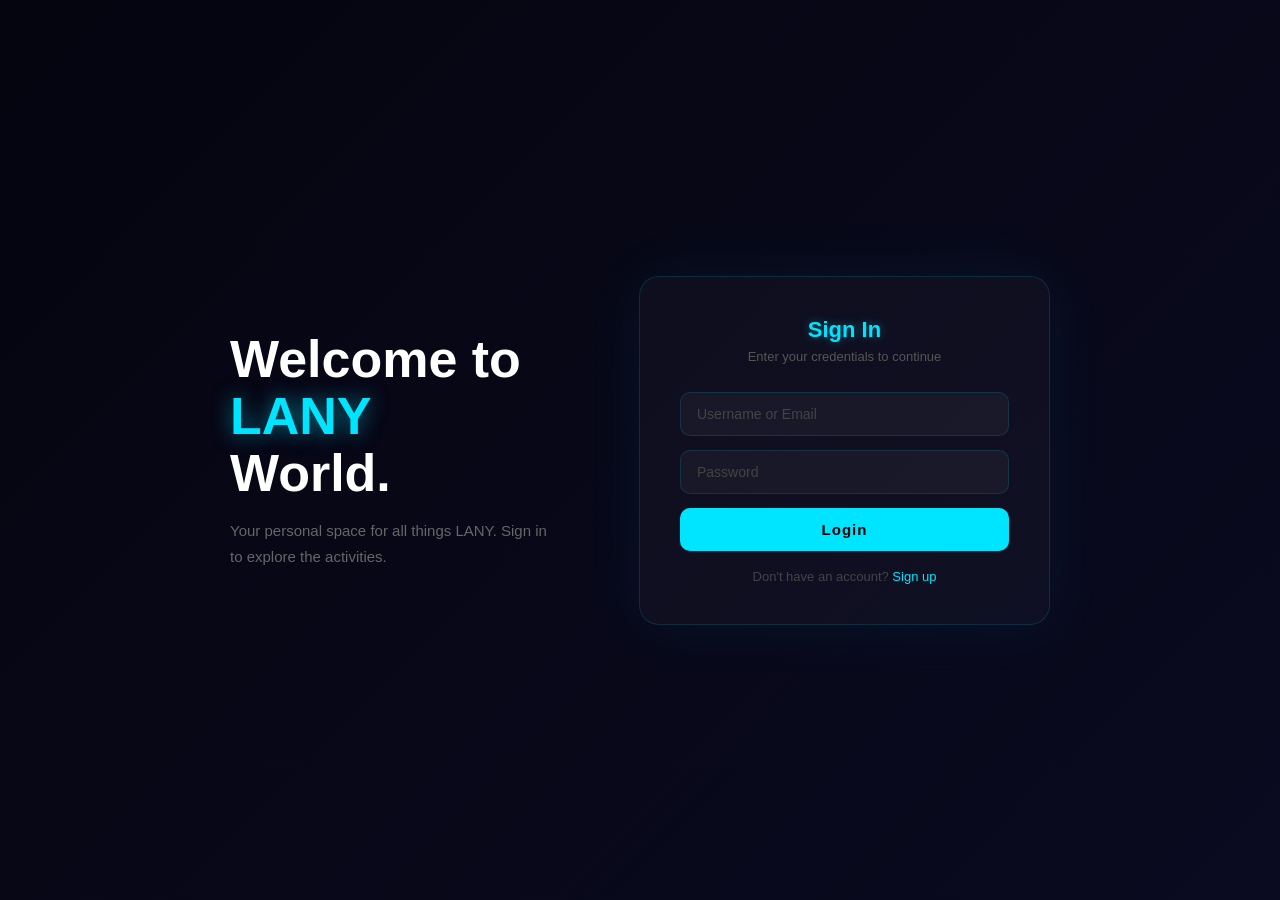
==== ACTIVITY VSCODE/Activity 7.html @ 47f9de80 "Add files via upload" ====
<!DOCTYPE html>
<html>
<head>
    <title>Activity 7 - Pagination</title>
    <link rel="icon" href="lany.png" type="image/png">
    <style>
        * { box-sizing: border-box; margin: 0; padding: 0; }
        body { font-family: 'Arial', sans-serif; color: white; background: #0a0a0a; }

        /* ── NAV ── */
        nav {
            position: sticky; top: 0; z-index: 999;
            background: rgba(0,0,0,0.9); backdrop-filter: blur(10px);
            display: flex; align-items: center; gap: 8px;
            padding: 14px 24px; border-bottom: 1px solid #00e5ff22;
        }
        .nav-logo { color: #00e5ff; font-weight: 900; font-size: 15px; letter-spacing: 2px; margin-right: auto; text-shadow: 0 0 10px #00e5ff88; }
        nav a {
            color: #00e5ff; text-decoration: none; font-size: 12px;
            font-weight: bold; padding: 6px 16px;
            border: 1px solid #00e5ff44; border-radius: 20px;
            transition: background 0.3s, color 0.3s, box-shadow 0.3s;
        }
        nav a:hover { background: #00e5ff; color: #000; box-shadow: 0 0 10px #00e5ff66; }

        /* ── PAGES ── */
        .page { display: none; min-height: calc(100vh - 54px); padding-bottom: 70px; }

        /* ── PAGE HEADER (consistent across pages) ── */
        .page-header {
            padding: 50px 60px 30px;
            border-bottom: 1px solid #00e5ff11;
        }
        .page-tag {
            font-size: 11px; letter-spacing: 4px; color: #00e5ff88;
            text-transform: uppercase; margin-bottom: 10px;
        }
        .page-heading {
            font-size: 36px; font-weight: 900;
            text-shadow: 0 0 30px #00e5ff22;
        }
        .page-heading span { color: #00e5ff; }
        .page-desc { color: #666; font-size: 14px; margin-top: 8px; }

        /* ── LOGIN GATE ── */
        #login-screen {
            position: fixed; inset: 0; z-index: 9999;
            background: linear-gradient(135deg, #050510, #0a0a20);
            display: flex; align-items: center; justify-content: center;
        }
        #main-content { display: none; }
        .login-wrap { display: flex; align-items: center; gap: 80px; max-width: 900px; width: 100%; padding: 40px; }
        .login-brand { flex: 1; }
        .login-brand h1 { font-size: 52px; font-weight: 900; line-height: 1.1; margin-bottom: 16px; }
        .login-brand h1 span { color: #00e5ff; text-shadow: 0 0 20px #00e5ff88; }
        .login-brand p { color: #666; font-size: 15px; line-height: 1.7; }
        .login-box {
            flex: 1; background: rgba(255,255,255,0.03);
            border: 1px solid #00e5ff22; border-radius: 20px;
            padding: 40px; text-align: center;
            box-shadow: 0 0 60px #00e5ff11;
        }
        .login-box h2 { font-size: 22px; margin-bottom: 6px; color: #00e5ff; text-shadow: 0 0 10px #00e5ff66; }
        .login-box p { color: #555; font-size: 13px; margin-bottom: 28px; }
        .login-box input {
            width: 100%; padding: 13px 16px; margin-bottom: 14px;
            border-radius: 10px; border: 1px solid #00e5ff22;
            background: rgba(255,255,255,0.04); color: white;
            font-size: 14px; outline: none; transition: border 0.3s, box-shadow 0.3s;
        }
        .login-box input:focus { border-color: #00e5ff; box-shadow: 0 0 10px #00e5ff22; }
        .login-box input::placeholder { color: #444; }
        .login-box .login-btn {
            width: 100%; padding: 13px; background: #00e5ff; color: #000;
            font-weight: 900; font-size: 15px; border: none;
            border-radius: 10px; cursor: pointer; letter-spacing: 1px;
            transition: background 0.3s, box-shadow 0.3s;
        }
        .login-box .login-btn:hover { background: #00c8e0; box-shadow: 0 0 20px #00e5ff66; }
        .login-box .link { margin-top: 18px; font-size: 13px; color: #444; }
        .login-box .link a { color: #00e5ff; text-decoration: none; }
        .error-msg { color: #ff4d4d; font-size: 13px; margin-bottom: 12px; display: none; }

        /* ── PAGE 1 — HERO ── */
        #page1 {
            background: linear-gradient(180deg, #050510 0%, #001515 100%);
            display: none; align-items: center; justify-content: center;
            text-align: center; position: relative; overflow: hidden;
        }
        #page1::before {
            content: ''; position: absolute; width: 700px; height: 700px;
            background: radial-gradient(circle, #00e5ff18 0%, transparent 70%);
            top: 50%; left: 50%; transform: translate(-50%, -50%);
            pointer-events: none;
        }
        #page1::after {
            content: ''; position: absolute; inset: 0;
            background: radial-gradient(ellipse at top, #00e5ff08 0%, transparent 60%);
            pointer-events: none;
        }
        .hero { position: relative; z-index: 1; max-width: 750px; padding: 60px 20px; }
        .hero-tag {
            display: inline-block; font-size: 11px; letter-spacing: 5px;
            color: #00e5ff; text-transform: uppercase; margin-bottom: 24px;
            border: 1px solid #00e5ff33; border-radius: 20px; padding: 6px 18px;
        }
        .hero-title { font-size: clamp(42px, 7vw, 80px); font-weight: 900; line-height: 1.05; margin-bottom: 24px; }
        .hero-title span { color: #00e5ff; text-shadow: 0 0 40px #00e5ff66; }
        .hero-sub { font-size: 17px; color: #555; line-height: 1.8; margin-bottom: 40px; max-width: 500px; margin-left: auto; margin-right: auto; }
        .hero-btns { display: flex; gap: 16px; justify-content: center; flex-wrap: wrap; }
        .btn-primary {
            padding: 15px 36px; background: #00e5ff; color: #000;
            font-weight: 900; font-size: 15px; border: none; border-radius: 10px;
            cursor: pointer; transition: background 0.3s, box-shadow 0.3s, transform 0.2s;
        }
        .btn-primary:hover { background: #00c8e0; box-shadow: 0 0 24px #00e5ff88; transform: translateY(-2px); }
        .btn-outline {
            padding: 15px 36px; background: transparent; color: #00e5ff;
            font-weight: 900; font-size: 15px; border: 2px solid #00e5ff44;
            border-radius: 10px; cursor: pointer; transition: all 0.3s;
        }
        .btn-outline:hover { background: #00e5ff11; border-color: #00e5ff; box-shadow: 0 0 16px #00e5ff33; transform: translateY(-2px); }
        .hero-stats { display: flex; gap: 48px; justify-content: center; margin-top: 56px; padding-top: 40px; border-top: 1px solid #00e5ff11; }
        .stat-num { font-size: 28px; font-weight: 900; color: #00e5ff; }
        .stat-label { font-size: 12px; color: #444; letter-spacing: 2px; text-transform: uppercase; margin-top: 4px; }

        /* ── PAGE 2 — ACT 4 IMAGE & AUDIO ── */
        #page2 {
            background: linear-gradient(180deg, #050510 0%, #001515 100%);
            position: relative;
        }
        .p2-inner { max-width: 900px; margin: 0 auto; padding: 0 40px; }
        .playlist-bar { overflow: hidden; white-space: nowrap; padding: 16px 0; margin-bottom: 40px; border-bottom: 1px solid #00e5ff11; }
        .scroll-text {
            display: inline-block; color: #00e5ff; font-size: 18px; font-weight: bold;
            padding-left: 100%; animation: scrolling 20s linear infinite;
            text-shadow: 0 0 8px #00e5ff, 0 0 20px #00e5ff88;
        }
        @keyframes scrolling { 0% { transform: translateX(0%); } 100% { transform: translateX(-100%); } }
        .album-card {
            background: rgba(255,255,255,0.03); border: 1px solid #00e5ff11;
            border-radius: 20px; padding: 50px 40px; text-align: center;
            box-shadow: 0 0 60px #00e5ff08;
        }
        .album-img-wrap {
            width: 180px; height: 180px; border-radius: 16px;
            border: 2px solid #00e5ff33; overflow: hidden;
            margin: 0 auto 28px;
            box-shadow: 0 0 40px #00e5ff44;
        }
        .album-img-wrap img {
            width: 100%; height: 100%; object-fit: cover;
        }
        .soft2-title { font-size: 32px; font-weight: 900; margin-bottom: 6px; transition: color 0.3s; cursor: default; }
        .soft2-title:hover { color: #00e5ff; text-shadow: 0 0 20px #00e5ff66; }
        .album-artist { color: #555; font-size: 14px; letter-spacing: 2px; text-transform: uppercase; margin-bottom: 30px; }
        audio { width: 100%; max-width: 400px; margin-bottom: 28px; filter: invert(1) hue-rotate(180deg); }
        .gif-row { display: flex; align-items: center; justify-content: center; gap: 16px; }
        .gif { width: 36px; height: 36px; border-radius: 50%; }
        .gif-label { color: #555; font-size: 13px; letter-spacing: 2px; text-transform: uppercase; }

        /* ── PAGE 3 — ACT 2 CSS BASIC ── */
        #page3 { background: linear-gradient(180deg, #050510 0%, #0a0a0a 100%); }
        .p3-inner { max-width: 900px; margin: 0 auto; padding: 0 60px; }
        .btn-showcase { display: flex; flex-direction: column; gap: 24px; }
        .btn-row { display: flex; flex-wrap: wrap; gap: 14px; align-items: center; }
        .btn-row-label { font-size: 11px; letter-spacing: 3px; color: #333; text-transform: uppercase; width: 100%; margin-bottom: -8px; }
        .uberbutton { background-color: #000; border: 1px solid #333; color: white; padding: 15px 32px; font-size: 15px; cursor: pointer; border-radius: 6px; }
        .amazonbutton { background-color: rgb(255,216,20); border: none; color: #000; padding: 15px 32px; font-size: 15px; width: 200px; border-radius: 49px; cursor: pointer; font-weight: bold; }
        .githubbutton { background-color: rgb(46,164,79); border: none; color: white; padding: 15px 32px; font-size: 15px; border-radius: 8px; font-weight: bold; cursor: pointer; }
        .bootstrapbutton { background-color: rgb(121,82,179); border: none; color: white; padding: 15px 32px; font-size: 15px; font-weight: bold; border-radius: 8px; cursor: pointer; }
        .bootstrap2button { background-color: transparent; border: 1px solid rgb(108,117,125); color: rgb(108,117,125); padding: 15px 32px; font-size: 15px; font-weight: bold; border-radius: 8px; cursor: pointer; }
        .linkedinbutton { background-color: rgb(10,102,194); border: none; color: white; padding: 15px 32px; font-size: 15px; font-weight: bold; border-radius: 49px; cursor: pointer; }
        .linkedin2button { background-color: transparent; border: 1px solid rgb(10,102,194); color: rgb(10,102,194); padding: 15px 32px; font-size: 15px; font-weight: bold; border-radius: 49px; cursor: pointer; }

        /* ── PAGE 4 — ACT 3 HOVER & SHADOW ── */
        #page4 { background: linear-gradient(180deg, #050510 0%, #0a0a0a 100%); }
        .p4-inner { max-width: 900px; margin: 0 auto; padding: 0 60px; }
        #page4 .uberbutton:hover { background-color: #222; border-color: #00e5ff44; transition: all 0.4s ease; }
        #page4 .amazonbutton:hover { background-color: rgb(207,178,31); box-shadow: 0 4px 20px rgba(255,216,20,0.4); transition: all 0.4s ease; }
        #page4 .githubbutton:hover { box-shadow: 0 6px 20px rgba(46,164,79,0.5); transform: translateY(-2px); transition: all 0.4s ease; }
        #page4 .bootstrapbutton:hover { background-color: rgb(75,44,124); box-shadow: 0 6px 20px rgba(121,82,179,0.5); transform: translateY(-2px); transition: all 0.4s ease; }
        #page4 .bootstrap2button:hover { background-color: rgb(108,117,125); color: white; transition: all 0.4s ease; }
        #page4 .linkedinbutton:hover { background-color: rgb(19,82,146); box-shadow: 0 6px 20px rgba(10,102,194,0.5); transform: translateY(-2px); transition: all 0.4s ease; }
        #page4 .linkedin2button:hover { background-color: rgb(10,102,194); color: white; box-shadow: 0 6px 20px rgba(10,102,194,0.4); transition: all 0.4s ease; }

        /* shared section styles */
        .section-title { font-size: 11px; letter-spacing: 4px; color: #00e5ff66; text-transform: uppercase; margin-bottom: 8px; }
        .section-heading { font-size: 32px; font-weight: 900; margin-bottom: 6px; }
        .section-heading span { color: #00e5ff; }
        .section-sub { color: #444; font-size: 14px; margin-bottom: 40px; }
        .divider { width: 40px; height: 2px; background: #00e5ff; margin: 16px 0 36px; border-radius: 2px; box-shadow: 0 0 10px #00e5ff; }

        /* ── PAGE 5 — OUTRO ── */
        #page5 {
            background: linear-gradient(180deg, #050510 0%, #000 100%);
            display: none; align-items: center; justify-content: center;
            text-align: center; position: relative; overflow: hidden;
        }
        #page5::before {
            content: ''; position: absolute; width: 800px; height: 800px;
            background: radial-gradient(circle, #00e5ff0d 0%, transparent 70%);
            top: 50%; left: 50%; transform: translate(-50%, -50%);
            pointer-events: none;
        }
        .outro { position: relative; z-index: 1; max-width: 700px; padding: 60px 20px; }
        .outro-tag {
            display: inline-block; font-size: 11px; letter-spacing: 5px;
            color: #00e5ff; text-transform: uppercase; margin-bottom: 28px;
            border: 1px solid #00e5ff33; border-radius: 20px; padding: 6px 18px;
        }
        .outro-title { font-size: clamp(38px, 6vw, 72px); font-weight: 900; line-height: 1.1; margin-bottom: 20px; }
        .outro-title span { color: #00e5ff; text-shadow: 0 0 40px #00e5ff66; }
        .outro-sub { font-size: 16px; color: #444; line-height: 1.8; margin-bottom: 48px; max-width: 480px; margin-left: auto; margin-right: auto; }
        .outro-cards { display: flex; gap: 16px; justify-content: center; flex-wrap: wrap; margin-bottom: 52px; }
        .outro-card {
            background: rgba(255,255,255,0.02); border: 1px solid #00e5ff11;
            border-radius: 14px; padding: 20px 28px; min-width: 120px;
            transition: border-color 0.3s, box-shadow 0.3s, transform 0.3s;
        }
        .outro-card:hover { border-color: #00e5ff55; box-shadow: 0 0 24px #00e5ff22; transform: translateY(-4px); }
        .outro-card-num { font-size: 28px; font-weight: 900; color: #00e5ff; text-shadow: 0 0 16px #00e5ff66; }
        .outro-card-label { font-size: 11px; color: #444; letter-spacing: 2px; text-transform: uppercase; margin-top: 6px; }
        .outro-divider { width: 60px; height: 1px; background: linear-gradient(90deg, transparent, #00e5ff, transparent); margin: 0 auto 40px; }
        .outro-sig { font-size: 13px; color: #333; letter-spacing: 3px; text-transform: uppercase; }
        .outro-sig span { color: #00e5ff; }

        /* ── PAGINATION BAR ── */
        .pagination-bar {
            position: fixed; bottom: 0; left: 0; right: 0;
            background: rgba(5,5,16,0.95); backdrop-filter: blur(12px);
            border-top: 1px solid #00e5ff22;
            display: flex; align-items: center; justify-content: center;
            gap: 8px; padding: 12px;
        }
        .page-btn {
            width: 40px; height: 40px; background: transparent;
            border: 1px solid #00e5ff22; color: #00e5ff66;
            font-size: 13px; font-weight: bold; border-radius: 8px;
            cursor: pointer; transition: all 0.3s;
        }
        .page-btn:hover { border-color: #00e5ff; color: #00e5ff; box-shadow: 0 0 10px #00e5ff33; }
        .page-btn.active { background: #00e5ff; color: #000; border-color: #00e5ff; box-shadow: 0 0 16px #00e5ff66; }
        .page-btn.prev-next { width: auto; padding: 0 18px; font-size: 12px; letter-spacing: 1px; }
        .page-info { font-size: 11px; color: #333; letter-spacing: 2px; margin: 0 12px; }
    </style>
</head>
<body>

<!-- ── LOGIN GATE ── -->
<div id="login-screen">
    <div class="login-wrap">
        <div class="login-brand">
            <h1>Welcome to<br><span>LANY</span><br>World.</h1>
            <p>Your personal space for all things LANY. Sign in to explore the activities.</p>
        </div>
        <div class="login-box">
            <h2>Sign In</h2>
            <p>Enter your credentials to continue</p>
            <div class="error-msg" id="error-msg">Please fill in all fields.</div>
            <input type="text" id="username" placeholder="Username or Email">
            <input type="password" id="password" placeholder="Password">
            <button class="login-btn" onclick="doLogin()">Login</button>
            <div class="link">Don't have an account? <a href="#">Sign up</a></div>
        </div>
    </div>
</div>

<!-- ── MAIN CONTENT ── -->
<div id="main-content">

<nav>
    <span class="nav-logo">✦ LANY</span>
    <a href="#" onclick="goTo(1);return false;">Hero</a>
    <a href="#" onclick="goTo(2);return false;">Image & Audio</a>
    <a href="#" onclick="goTo(3);return false;">CSS Basic</a>
    <a href="#" onclick="goTo(4);return false;">Hover & Shadow</a>
    <a href="#" onclick="goTo(5);return false;">Outro</a>
</nav>

<!-- PAGE 1: HERO -->
<div class="page" id="page1">
    <div class="hero">
        <span class="hero-tag">✦ Activity 5 — Hero Page</span>
        <h1 class="hero-title">Discover the<br><span>Sound of LANY</span></h1>
        <p class="hero-sub">Dive into the dreamy, emotional world of LANY. Stream the SOFT 2 album and feel every lyric come alive.</p>
        <div class="hero-btns">
            <button class="btn-primary">▶ Play Now</button>
            <button class="btn-outline">Explore Albums</button>
        </div>
        <div class="hero-stats">
            <div>
                <div class="stat-num">12M+</div>
                <div class="stat-label">Monthly Listeners</div>
            </div>
            <div>
                <div class="stat-num">5</div>
                <div class="stat-label">Studio Albums</div>
            </div>
            <div>
                <div class="stat-num">SOFT 2</div>
                <div class="stat-label">Latest Album</div>
            </div>
        </div>
    </div>
</div>

<!-- PAGE 2: IMAGE & AUDIO -->
<div class="page" id="page2">
    <div class="p2-inner">
        <div class="page-header" style="padding: 50px 0 30px;">
            <p class="page-tag">Activity 4</p>
            <h2 class="page-heading">Image, Favicon <span>&</span> Audio</h2>
            <p class="page-desc">LANY SOFT 2 — now playing</p>
        </div>
        <div class="playlist-bar">
            <div class="scroll-text">🎵 LANY — Prettiest Thing I've Ever Seen &nbsp;&nbsp;•&nbsp;&nbsp; SOFT 2 Album &nbsp;&nbsp;•&nbsp;&nbsp; Now Playing 🎵</div>
        </div>
        <div class="album-card">
            <div class="album-img-wrap"><img src="lany.png" alt="LANY SOFT 2"></div>
            <h2 class="soft2-title">SOFT 2</h2>
            <p class="album-artist">LANY &nbsp;•&nbsp; 2023</p>
            <audio controls>
                <source src="LANY - Prettiest Thing Ive Ever Seen (Official Lyric Video).mp3" type="audio/mpeg">
            </audio>
            <div class="gif-row">
                <img class="gif" src="rocking.gif" alt="rocking gif">
                <span class="gif-label">Now Playing</span>
                <img class="gif" src="rocking.gif" alt="rocking gif">
            </div>
        </div>
    </div>
</div>

<!-- PAGE 3: CSS BASIC -->
<div class="page" id="page3">
    <div class="p3-inner">
        <div class="page-header" style="padding: 50px 0 0;">
            <p class="section-title">Activity 2</p>
            <h2 class="section-heading">CSS <span>Basic</span> Buttons</h2>
            <p class="section-sub">Recreating real-world button styles using pure CSS.</p>
            <div class="divider"></div>
        </div>
        <div class="btn-showcase">
            <div class="btn-row">
                <span class="btn-row-label">Uber</span>
                <button class="uberbutton">Request now</button>
            </div>
            <div class="btn-row">
                <span class="btn-row-label">Amazon</span>
                <button class="amazonbutton">Add to cart</button>
            </div>
            <div class="btn-row">
                <span class="btn-row-label">GitHub</span>
                <button class="githubbutton">Sign up</button>
            </div>
            <div class="btn-row">
                <span class="btn-row-label">Bootstrap</span>
                <button class="bootstrapbutton">Get started</button>
                <button class="bootstrap2button">Download</button>
            </div>
            <div class="btn-row">
                <span class="btn-row-label">LinkedIn</span>
                <button class="linkedinbutton">Apply on company website</button>
                <button class="linkedin2button">Save</button>
            </div>
        </div>
    </div>
</div>

<!-- PAGE 4: HOVER & SHADOW -->
<div class="page" id="page4">
    <div class="p4-inner">
        <div class="page-header" style="padding: 50px 0 0;">
            <p class="section-title">Activity 3</p>
            <h2 class="section-heading">Hover, Shadow <span>&</span> Transition</h2>
            <p class="section-sub">Hover over each button to see the effects in action.</p>
            <div class="divider"></div>
        </div>
        <div class="btn-showcase">
            <div class="btn-row">
                <span class="btn-row-label">Uber</span>
                <button class="uberbutton">Request now</button>
            </div>
            <div class="btn-row">
                <span class="btn-row-label">Amazon</span>
                <button class="amazonbutton">Add to cart</button>
            </div>
            <div class="btn-row">
                <span class="btn-row-label">GitHub — shadow on hover</span>
                <button class="githubbutton">Sign up</button>
            </div>
            <div class="btn-row">
                <span class="btn-row-label">Bootstrap</span>
                <button class="bootstrapbutton">Get started</button>
                <button class="bootstrap2button">Download</button>
            </div>
            <div class="btn-row">
                <span class="btn-row-label">LinkedIn</span>
                <button class="linkedinbutton">Apply on company website</button>
                <button class="linkedin2button">Save</button>
            </div>
        </div>
    </div>
</div>

<!-- PAGE 5: OUTRO -->
<div class="page" id="page5">
    <div class="outro">
        <span class="outro-tag">✦ Activity 7 — Complete</span>
        <h1 class="outro-title">That's a<br><span>Wrap.</span></h1>
        <p class="outro-sub">From basic CSS buttons to a full hero page — here's everything covered across all activities.</p>
        <div class="outro-cards">
            <div class="outro-card"><div class="outro-card-num">Act 2</div><div class="outro-card-label">CSS Basic</div></div>
            <div class="outro-card"><div class="outro-card-num">Act 3</div><div class="outro-card-label">Hover & Shadow</div></div>
            <div class="outro-card"><div class="outro-card-num">Act 4</div><div class="outro-card-label">Image & Audio</div></div>
            <div class="outro-card"><div class="outro-card-num">Act 5</div><div class="outro-card-label">Hero Page</div></div>
            <div class="outro-card"><div class="outro-card-num">Act 6</div><div class="outro-card-label">Login Page</div></div>
            <div class="outro-card"><div class="outro-card-num">Act 7</div><div class="outro-card-label">Pagination</div></div>
        </div>
        <div class="outro-divider"></div>
        <p class="outro-sig">Made by 🎵 &nbsp;•&nbsp; <span>SHIENNEY RHY A. IGOT</span> &nbsp;•&nbsp; Web Design Activities</p>
    </div>
</div>

<!-- PAGINATION BAR -->
<div class="pagination-bar">
    <button class="page-btn prev-next" onclick="changePage(-1)">&#8592; Prev</button>
    <button class="page-btn" id="p1" onclick="goTo(1)">1</button>
    <button class="page-btn" id="p2" onclick="goTo(2)">2</button>
    <button class="page-btn" id="p3" onclick="goTo(3)">3</button>
    <button class="page-btn" id="p4" onclick="goTo(4)">4</button>
    <button class="page-btn" id="p5" onclick="goTo(5)">5</button>
    <span class="page-info" id="page-info">PAGE 1 / 5</span>
    <button class="page-btn prev-next" onclick="changePage(1)">Next &#8594;</button>
</div>

</div>

<script>
    function doLogin() {
        const u = document.getElementById('username').value.trim();
        const p = document.getElementById('password').value.trim();
        if (!u || !p) { document.getElementById('error-msg').style.display = 'block'; return; }
        document.getElementById('login-screen').style.display = 'none';
        document.getElementById('main-content').style.display = 'block';
        goTo(1);
    }

    let current = 0;

    function goTo(n) {
        if (current !== 0) {
            document.getElementById('page' + current).style.display = 'none';
            document.getElementById('p' + current).classList.remove('active');
        }
        current = n;
        document.getElementById('p' + current).classList.add('active');
        document.getElementById('page' + current).style.display = (n === 1 || n === 5) ? 'flex' : 'block';
        document.getElementById('page-info').textContent = 'PAGE ' + n + ' / 5';
        window.scrollTo(0, 0);
    }

    function changePage(dir) {
        let next = current + dir;
        if (next < 1 || next > 5) return;
        goTo(next);
    }
</script>

</body>
</html>
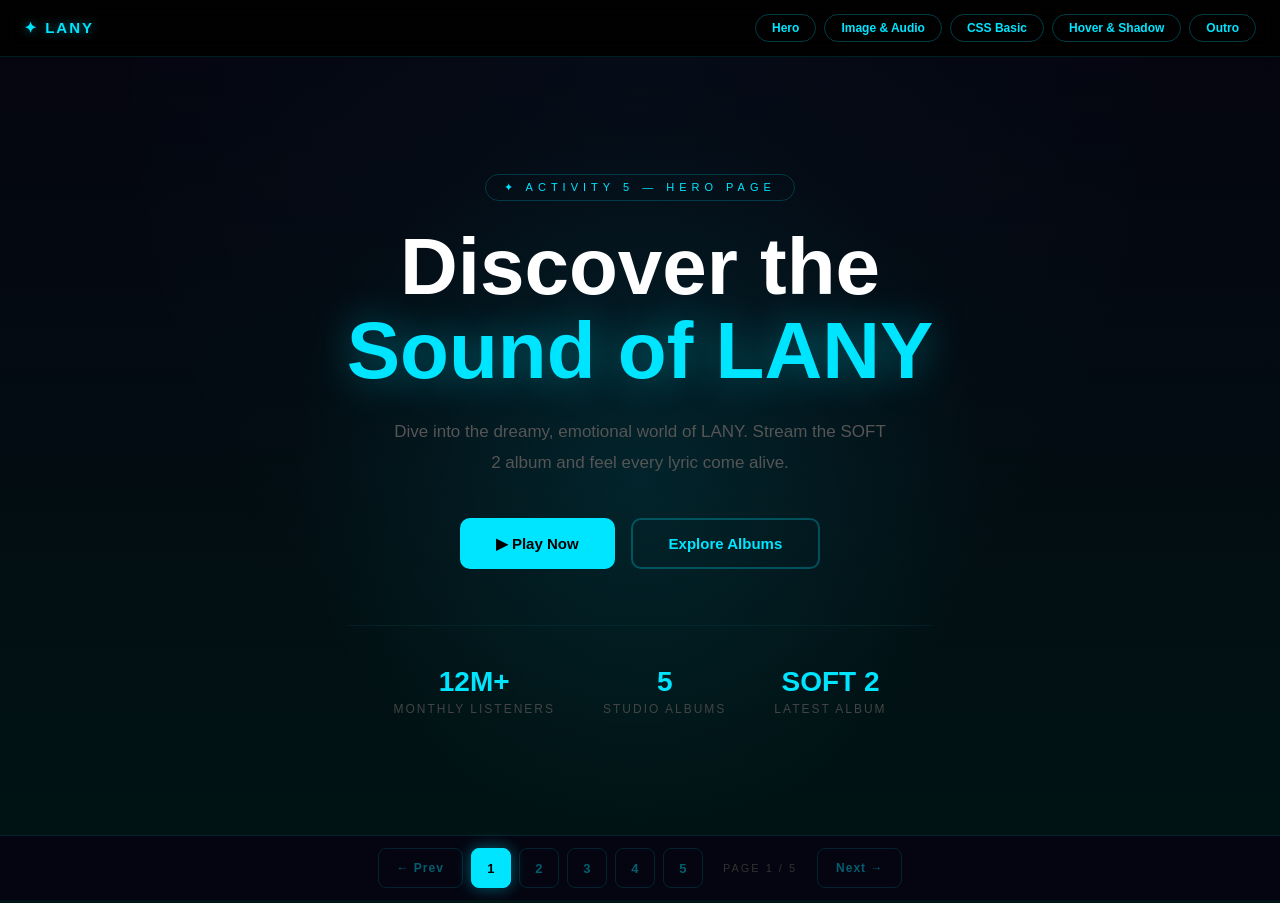
==== commit 1c0916eb: "Add files via upload" ====
--- a/ACTIVITY VSCODE/Activity 7.html
+++ b/ACTIVITY VSCODE/Activity 7.html
@@ -42,44 +42,7 @@
         .page-heading span { color: #00e5ff; }
         .page-desc { color: #666; font-size: 14px; margin-top: 8px; }
 
-        /* ── LOGIN GATE ── */
-        #login-screen {
-            position: fixed; inset: 0; z-index: 9999;
-            background: linear-gradient(135deg, #050510, #0a0a20);
-            display: flex; align-items: center; justify-content: center;
-        }
-        #main-content { display: none; }
-        .login-wrap { display: flex; align-items: center; gap: 80px; max-width: 900px; width: 100%; padding: 40px; }
-        .login-brand { flex: 1; }
-        .login-brand h1 { font-size: 52px; font-weight: 900; line-height: 1.1; margin-bottom: 16px; }
-        .login-brand h1 span { color: #00e5ff; text-shadow: 0 0 20px #00e5ff88; }
-        .login-brand p { color: #666; font-size: 15px; line-height: 1.7; }
-        .login-box {
-            flex: 1; background: rgba(255,255,255,0.03);
-            border: 1px solid #00e5ff22; border-radius: 20px;
-            padding: 40px; text-align: center;
-            box-shadow: 0 0 60px #00e5ff11;
-        }
-        .login-box h2 { font-size: 22px; margin-bottom: 6px; color: #00e5ff; text-shadow: 0 0 10px #00e5ff66; }
-        .login-box p { color: #555; font-size: 13px; margin-bottom: 28px; }
-        .login-box input {
-            width: 100%; padding: 13px 16px; margin-bottom: 14px;
-            border-radius: 10px; border: 1px solid #00e5ff22;
-            background: rgba(255,255,255,0.04); color: white;
-            font-size: 14px; outline: none; transition: border 0.3s, box-shadow 0.3s;
-        }
-        .login-box input:focus { border-color: #00e5ff; box-shadow: 0 0 10px #00e5ff22; }
-        .login-box input::placeholder { color: #444; }
-        .login-box .login-btn {
-            width: 100%; padding: 13px; background: #00e5ff; color: #000;
-            font-weight: 900; font-size: 15px; border: none;
-            border-radius: 10px; cursor: pointer; letter-spacing: 1px;
-            transition: background 0.3s, box-shadow 0.3s;
-        }
-        .login-box .login-btn:hover { background: #00c8e0; box-shadow: 0 0 20px #00e5ff66; }
-        .login-box .link { margin-top: 18px; font-size: 13px; color: #444; }
-        .login-box .link a { color: #00e5ff; text-decoration: none; }
-        .error-msg { color: #ff4d4d; font-size: 13px; margin-bottom: 12px; display: none; }
+
 
         /* ── PAGE 1 — HERO ── */
         #page1 {
@@ -247,27 +210,7 @@
 </head>
 <body>
 
-<!-- ── LOGIN GATE ── -->
-<div id="login-screen">
-    <div class="login-wrap">
-        <div class="login-brand">
-            <h1>Welcome to<br><span>LANY</span><br>World.</h1>
-            <p>Your personal space for all things LANY. Sign in to explore the activities.</p>
-        </div>
-        <div class="login-box">
-            <h2>Sign In</h2>
-            <p>Enter your credentials to continue</p>
-            <div class="error-msg" id="error-msg">Please fill in all fields.</div>
-            <input type="text" id="username" placeholder="Username or Email">
-            <input type="password" id="password" placeholder="Password">
-            <button class="login-btn" onclick="doLogin()">Login</button>
-            <div class="link">Don't have an account? <a href="#">Sign up</a></div>
-        </div>
-    </div>
-</div>
-
-<!-- ── MAIN CONTENT ── -->
-<div id="main-content">
+<div id="main-content" style="display:block;">
 
 <nav>
     <span class="nav-logo">✦ LANY</span>
@@ -438,15 +381,6 @@
 </div>
 
 <script>
-    function doLogin() {
-        const u = document.getElementById('username').value.trim();
-        const p = document.getElementById('password').value.trim();
-        if (!u || !p) { document.getElementById('error-msg').style.display = 'block'; return; }
-        document.getElementById('login-screen').style.display = 'none';
-        document.getElementById('main-content').style.display = 'block';
-        goTo(1);
-    }
-
     let current = 0;
 
     function goTo(n) {
@@ -466,6 +400,8 @@
         if (next < 1 || next > 5) return;
         goTo(next);
     }
+
+    goTo(1);
 </script>
 
 </body>
